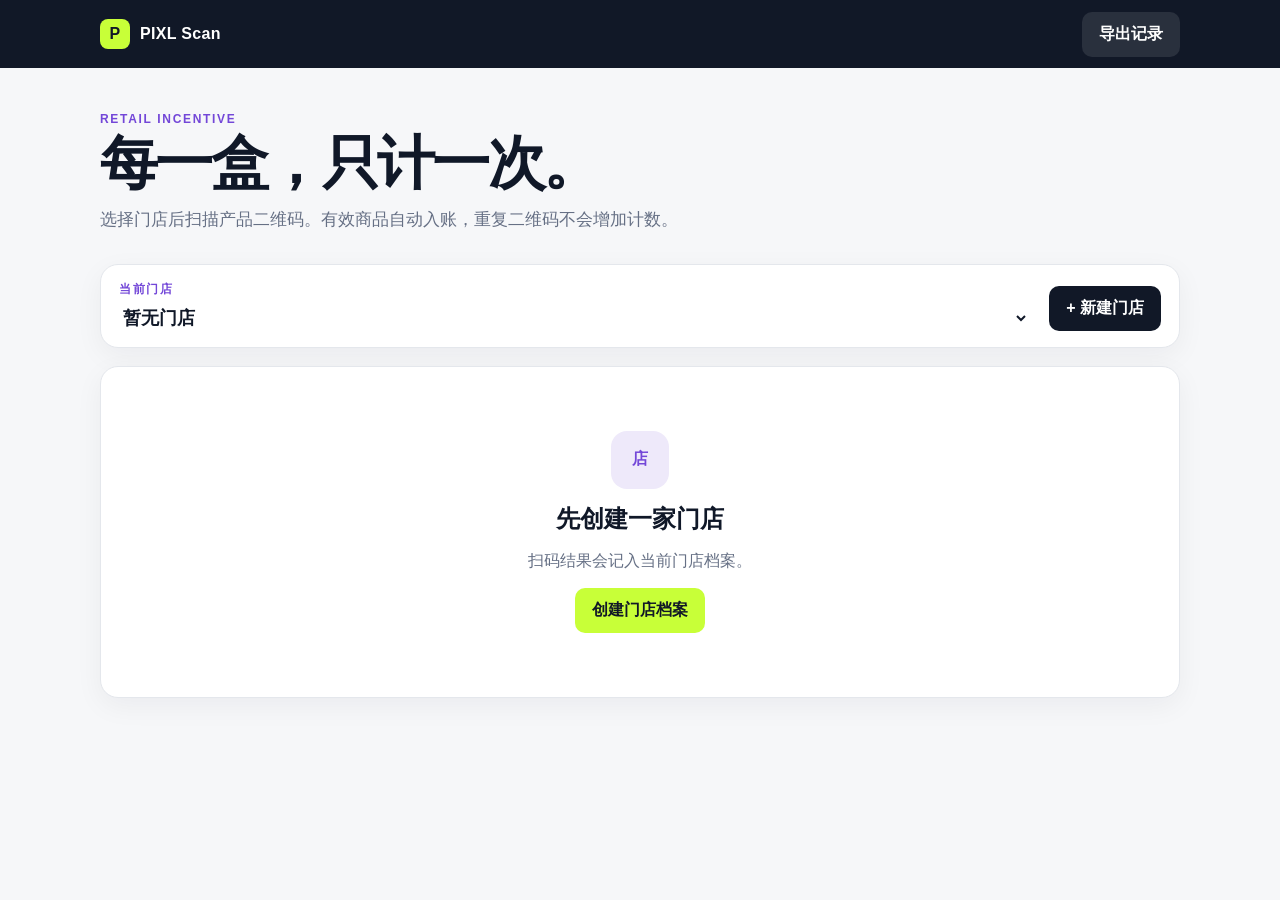
==== index.html @ 3c76e13c "Initial retail QR scanner" ====
<!doctype html>
<html lang="zh-CN">
  <head>
    <meta charset="UTF-8" />
    <meta name="viewport" content="width=device-width, initial-scale=1, viewport-fit=cover" />
    <meta name="theme-color" content="#111827" />
    <title>PIXL 门店扫码</title>
    <link rel="stylesheet" href="./styles.css" />
  </head>
  <body>
    <header class="topbar">
      <div class="brand"><span class="brand-mark">P</span><span>PIXL Scan</span></div>
      <button id="export-button" class="quiet-button" type="button">导出记录</button>
    </header>

    <main class="shell">
      <section class="hero">
        <p class="eyebrow">RETAIL INCENTIVE</p>
        <h1>每一盒，只计一次。</h1>
        <p>选择门店后扫描产品二维码。有效商品自动入账，重复二维码不会增加计数。</p>
      </section>

      <section class="store-panel card">
        <div>
          <span class="label">当前门店</span>
          <select id="store-select" aria-label="选择门店"></select>
        </div>
        <button id="new-store-button" class="secondary-button" type="button">+ 新建门店</button>
      </section>

      <section id="empty-state" class="empty-state card">
        <div class="empty-icon">店</div>
        <h2>先创建一家门店</h2>
        <p>扫码结果会记入当前门店档案。</p>
        <button id="empty-new-store" class="primary-button" type="button">创建门店档案</button>
      </section>

      <div id="workspace" hidden>
        <section class="stats-grid">
          <article class="stat card"><span>有效扫码</span><strong id="total-count">0</strong><small>盒</small></article>
          <article class="stat card"><span>今日新增</span><strong id="today-count">0</strong><small>盒</small></article>
          <article class="stat card"><span>产品种类</span><strong id="product-count">0</strong><small>类</small></article>
        </section>

        <section class="scanner-card card">
          <div class="section-heading">
            <div><span class="label">二维码扫描</span><h2 id="scanner-title">准备扫描</h2></div>
            <span id="camera-status" class="status-pill">相机未启动</span>
          </div>
          <div class="camera-frame">
            <video id="camera" playsinline muted></video>
            <div class="scan-window" aria-hidden="true"><i></i></div>
            <div id="camera-placeholder" class="camera-placeholder">
              <div class="camera-icon"></div><p>点击下方按钮开启后置相机</p>
            </div>
          </div>
          <div id="scan-feedback" class="feedback neutral" role="status">等待扫码</div>
          <button id="camera-button" class="primary-button full" type="button">开启相机扫码</button>
          <details class="manual-entry">
            <summary>无法使用相机？手动输入测试</summary>
            <form id="manual-form">
              <input id="manual-code" autocomplete="off" maxlength="100" placeholder="输入二维码完整内容" />
              <button class="secondary-button" type="submit">验证并计数</button>
            </form>
          </details>
        </section>

        <section class="card records-card">
          <div class="section-heading">
            <div><span class="label">门店档案</span><h2 id="store-name">扫码记录</h2></div>
            <button id="edit-store-button" class="text-button" type="button">编辑资料</button>
          </div>
          <div id="store-meta" class="store-meta"></div>
          <div class="table-wrap">
            <table>
              <thead><tr><th>时间</th><th>产品</th><th>口味</th><th>二维码尾号</th></tr></thead>
              <tbody id="scan-list"></tbody>
            </table>
          </div>
          <p id="no-records" class="no-records">这家门店还没有有效扫码。</p>
        </section>
      </div>
    </main>

    <dialog id="store-dialog">
      <form id="store-form" method="dialog">
        <div class="dialog-heading"><div><span class="label">门店档案</span><h2 id="dialog-title">新建门店</h2></div><button class="close-button" value="cancel" aria-label="关闭">×</button></div>
        <input id="store-id" type="hidden" />
        <label>门店名称 *<input id="store-name-input" required maxlength="80" placeholder="例如：Soho Vape Store" /></label>
        <label>门店编号<input id="store-code-input" maxlength="40" placeholder="例如：UK-001" /></label>
        <label>地址<input id="store-address-input" maxlength="160" placeholder="门店地址" /></label>
        <label>联系人<input id="store-contact-input" maxlength="80" placeholder="姓名或电话" /></label>
        <div class="dialog-actions"><button class="quiet-button" value="cancel" type="button" id="cancel-store">取消</button><button class="primary-button" type="submit">保存档案</button></div>
      </form>
    </dialog>

    <script type="module" src="./app.js"></script>
  </body>
</html>
---- styles.css ----
:root { color-scheme: light; --ink:#101828; --muted:#667085; --line:#e4e7ec; --paper:#fff; --wash:#f6f7f9; --lime:#c8ff38; --purple:#7347d8; --success:#087a52; --danger:#b42318; font-family: Inter, "Segoe UI", "Microsoft YaHei", sans-serif; }
* { box-sizing:border-box; }
body { margin:0; color:var(--ink); background:var(--wash); }
button,input,select { font:inherit; }
button { cursor:pointer; }
.topbar { height:68px; padding:0 max(20px,calc((100vw - 1080px)/2)); display:flex; align-items:center; justify-content:space-between; background:#111827; color:white; }
.brand { display:flex; align-items:center; gap:10px; font-weight:750; letter-spacing:.02em; }
.brand-mark { display:grid; place-items:center; width:30px; height:30px; background:var(--lime); color:#111827; border-radius:8px; font-weight:900; }
.shell { width:min(1080px,calc(100% - 32px)); margin:0 auto; padding:44px 0 72px; }
.hero { max-width:660px; margin-bottom:30px; }
.eyebrow,.label { display:block; margin:0 0 7px; color:var(--purple); font-size:12px; font-weight:800; letter-spacing:.14em; text-transform:uppercase; }
.hero h1 { margin:0 0 12px; font-size:clamp(34px,6vw,58px); line-height:1.05; letter-spacing:-.045em; }
.hero p:last-child { margin:0; color:var(--muted); font-size:17px; line-height:1.65; }
.card { background:var(--paper); border:1px solid var(--line); border-radius:18px; box-shadow:0 8px 28px rgba(16,24,40,.05); }
.store-panel { padding:16px 18px; display:flex; align-items:end; justify-content:space-between; gap:20px; margin-bottom:18px; }
.store-panel>div { flex:1; }
select { width:100%; border:0; padding:2px 30px 2px 0; color:var(--ink); background:transparent; font-weight:750; font-size:18px; outline:none; }
.primary-button,.secondary-button,.quiet-button { border:0; border-radius:10px; padding:12px 17px; font-weight:750; }
.primary-button { color:#111827; background:var(--lime); }
.secondary-button { color:white; background:#111827; }
.quiet-button { color:inherit; background:rgba(255,255,255,.1); }
.full { width:100%; margin-top:12px; padding:15px; }
.empty-state { padding:64px 24px; text-align:center; }
.empty-state h2 { margin:14px 0 6px; }.empty-state p { color:var(--muted); }.empty-icon { margin:auto; display:grid; place-items:center; width:58px; height:58px; border-radius:16px; background:#eee9fa; color:var(--purple); font-weight:800; }
.stats-grid { display:grid; grid-template-columns:repeat(3,1fr); gap:14px; margin-bottom:14px; }
.stat { padding:22px; }.stat span { color:var(--muted); font-size:14px; }.stat strong { display:inline-block; margin:10px 5px 0 0; font-size:36px; letter-spacing:-.04em; }.stat small { color:var(--muted); }
.scanner-card,.records-card { padding:24px; margin-bottom:14px; }
.section-heading { display:flex; justify-content:space-between; align-items:center; gap:14px; margin-bottom:18px; }
.section-heading h2 { margin:0; font-size:22px; }.status-pill { padding:7px 10px; border-radius:999px; color:var(--muted); background:#f2f4f7; font-size:12px; font-weight:750; }.status-pill.live { background:#e7f8ef; color:var(--success); }
.camera-frame { position:relative; overflow:hidden; aspect-ratio:16/9; min-height:260px; border-radius:14px; background:#111827; }
#camera { width:100%; height:100%; object-fit:cover; }
.camera-placeholder { position:absolute; inset:0; display:grid; place-content:center; justify-items:center; color:#d0d5dd; text-align:center; }.camera-placeholder[hidden] { display:none; }.camera-icon { width:54px; height:40px; border:3px solid #98a2b3; border-radius:10px; position:relative; }.camera-icon:before { content:""; position:absolute; width:16px; height:16px; border:3px solid #98a2b3; border-radius:50%; left:16px; top:9px; }.camera-icon:after { content:""; position:absolute; width:20px; height:7px; background:#98a2b3; border-radius:5px 5px 0 0; left:14px; top:-9px; }
.scan-window { pointer-events:none; position:absolute; width:min(58%,280px); aspect-ratio:1; top:50%; left:50%; transform:translate(-50%,-50%); border:2px solid rgba(255,255,255,.28); border-radius:18px; }.scan-window:before,.scan-window:after,.scan-window i:before,.scan-window i:after { content:""; position:absolute; width:32px; height:32px; border-color:var(--lime); border-style:solid; }.scan-window:before { top:-2px; left:-2px; border-width:4px 0 0 4px; border-radius:16px 0 0; }.scan-window:after { top:-2px; right:-2px; border-width:4px 4px 0 0; border-radius:0 16px 0 0; }.scan-window i:before { bottom:-2px; left:-2px; border-width:0 0 4px 4px; border-radius:0 0 0 16px; }.scan-window i:after { bottom:-2px; right:-2px; border-width:0 4px 4px 0; border-radius:0 0 16px; }
.feedback { display:flex; justify-content:space-between; gap:10px; margin-top:12px; padding:13px 15px; border-radius:10px; font-size:14px; }.feedback span { color:inherit; opacity:.8; text-align:right; }.feedback.neutral { background:#f2f4f7; color:var(--muted); }.feedback.success { background:#e7f8ef; color:var(--success); }.feedback.error { background:#feeceb; color:var(--danger); }.feedback.duplicate { background:#fff4dc; color:#92400e; }
.manual-entry { margin-top:13px; color:var(--muted); font-size:13px; }.manual-entry summary { cursor:pointer; }.manual-entry form { display:flex; gap:8px; margin-top:10px; }.manual-entry input { flex:1; min-width:0; border:1px solid var(--line); border-radius:10px; padding:12px; }
.text-button,.close-button { border:0; color:var(--purple); background:transparent; font-weight:700; }.store-meta { margin:-8px 0 18px; color:var(--muted); font-size:14px; }
.table-wrap { overflow-x:auto; } table { width:100%; border-collapse:collapse; font-size:14px; } th { color:var(--muted); font-size:12px; text-align:left; font-weight:650; } th,td { padding:13px 10px; border-bottom:1px solid #f0f1f3; white-space:nowrap; } td strong,td small { display:block; } td small { margin-top:3px; color:var(--muted); }.no-records { padding:28px; color:var(--muted); text-align:center; }
dialog { width:min(520px,calc(100% - 28px)); padding:0; border:0; border-radius:18px; box-shadow:0 24px 70px rgba(16,24,40,.25); } dialog::backdrop { background:rgba(16,24,40,.6); backdrop-filter:blur(3px); } dialog form { padding:26px; }.dialog-heading { display:flex; justify-content:space-between; align-items:flex-start; margin-bottom:20px; }.dialog-heading h2 { margin:0; }.close-button { color:var(--muted); font-size:28px; line-height:1; } dialog label { display:block; margin:13px 0; color:#344054; font-size:13px; font-weight:650; } dialog input { width:100%; margin-top:6px; padding:12px 13px; border:1px solid #d0d5dd; border-radius:9px; outline:none; } dialog input:focus { border-color:var(--purple); box-shadow:0 0 0 3px #eee9fa; }.dialog-actions { display:flex; justify-content:flex-end; gap:10px; margin-top:22px; }.dialog-actions .quiet-button { color:var(--muted); background:#f2f4f7; }.fatal { padding:80px 24px; text-align:center; }
@media (max-width:680px) { .shell { width:min(100% - 22px,1080px); padding-top:28px; }.topbar { padding:0 14px; }.stats-grid { grid-template-columns:1fr 1fr 1fr; gap:8px; }.stat { padding:15px 12px; }.stat strong { font-size:27px; }.stat span { font-size:12px; }.scanner-card,.records-card { padding:16px; }.camera-frame { min-height:300px; aspect-ratio:3/4; }.store-panel { align-items:center; }.store-panel .secondary-button { padding:10px 12px; white-space:nowrap; }.feedback { flex-direction:column; }.feedback span { text-align:left; }.manual-entry form { flex-direction:column; } }
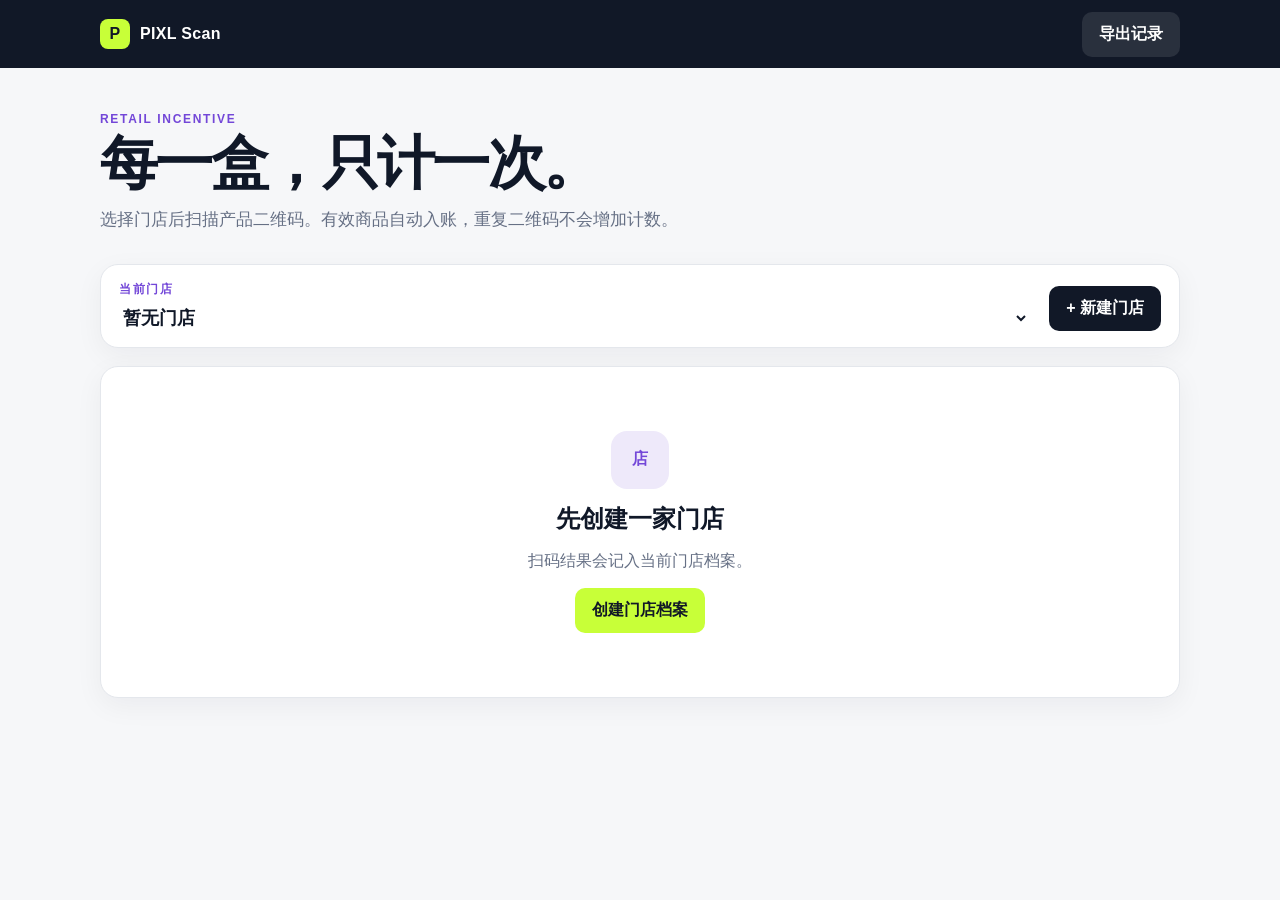
==== commit c6f618fe: "Add cross-browser mobile QR scanning" ====
--- a/index.html
+++ b/index.html
@@ -48,14 +48,18 @@
             <span id="camera-status" class="status-pill">相机未启动</span>
           </div>
           <div class="camera-frame">
-            <video id="camera" playsinline muted></video>
+            <div id="reader" aria-label="二维码相机画面"></div>
             <div class="scan-window" aria-hidden="true"><i></i></div>
             <div id="camera-placeholder" class="camera-placeholder">
               <div class="camera-icon"></div><p>点击下方按钮开启后置相机</p>
             </div>
           </div>
           <div id="scan-feedback" class="feedback neutral" role="status">等待扫码</div>
-          <button id="camera-button" class="primary-button full" type="button">开启相机扫码</button>
+          <div class="scanner-actions">
+            <button id="camera-button" class="primary-button" type="button">开启相机扫码</button>
+            <button id="capture-button" class="secondary-button" type="button">拍照识别</button>
+            <input id="image-input" type="file" accept="image/*" capture="environment" hidden />
+          </div>
           <details class="manual-entry">
             <summary>无法使用相机？手动输入测试</summary>
             <form id="manual-form">
@@ -94,6 +98,7 @@
       </form>
     </dialog>
 
+    <script src="./vendor/html5-qrcode.min.js"></script>
     <script type="module" src="./app.js"></script>
   </body>
 </html>
--- a/styles.css
+++ b/styles.css
@@ -28,10 +28,13 @@
 .section-heading { display:flex; justify-content:space-between; align-items:center; gap:14px; margin-bottom:18px; }
 .section-heading h2 { margin:0; font-size:22px; }.status-pill { padding:7px 10px; border-radius:999px; color:var(--muted); background:#f2f4f7; font-size:12px; font-weight:750; }.status-pill.live { background:#e7f8ef; color:var(--success); }
 .camera-frame { position:relative; overflow:hidden; aspect-ratio:16/9; min-height:260px; border-radius:14px; background:#111827; }
-#camera { width:100%; height:100%; object-fit:cover; }
+#reader { width:100%; height:100%; color:white; }
+#reader > div { width:100%; height:100%; }
+#reader video,#reader img { width:100%!important; height:100%!important; object-fit:cover; }
 .camera-placeholder { position:absolute; inset:0; display:grid; place-content:center; justify-items:center; color:#d0d5dd; text-align:center; }.camera-placeholder[hidden] { display:none; }.camera-icon { width:54px; height:40px; border:3px solid #98a2b3; border-radius:10px; position:relative; }.camera-icon:before { content:""; position:absolute; width:16px; height:16px; border:3px solid #98a2b3; border-radius:50%; left:16px; top:9px; }.camera-icon:after { content:""; position:absolute; width:20px; height:7px; background:#98a2b3; border-radius:5px 5px 0 0; left:14px; top:-9px; }
 .scan-window { pointer-events:none; position:absolute; width:min(58%,280px); aspect-ratio:1; top:50%; left:50%; transform:translate(-50%,-50%); border:2px solid rgba(255,255,255,.28); border-radius:18px; }.scan-window:before,.scan-window:after,.scan-window i:before,.scan-window i:after { content:""; position:absolute; width:32px; height:32px; border-color:var(--lime); border-style:solid; }.scan-window:before { top:-2px; left:-2px; border-width:4px 0 0 4px; border-radius:16px 0 0; }.scan-window:after { top:-2px; right:-2px; border-width:4px 4px 0 0; border-radius:0 16px 0 0; }.scan-window i:before { bottom:-2px; left:-2px; border-width:0 0 4px 4px; border-radius:0 0 0 16px; }.scan-window i:after { bottom:-2px; right:-2px; border-width:0 4px 4px 0; border-radius:0 0 16px; }
 .feedback { display:flex; justify-content:space-between; gap:10px; margin-top:12px; padding:13px 15px; border-radius:10px; font-size:14px; }.feedback span { color:inherit; opacity:.8; text-align:right; }.feedback.neutral { background:#f2f4f7; color:var(--muted); }.feedback.success { background:#e7f8ef; color:var(--success); }.feedback.error { background:#feeceb; color:var(--danger); }.feedback.duplicate { background:#fff4dc; color:#92400e; }
+.scanner-actions { display:grid; grid-template-columns:1fr 1fr; gap:10px; margin-top:12px; }.scanner-actions button { padding:15px; }
 .manual-entry { margin-top:13px; color:var(--muted); font-size:13px; }.manual-entry summary { cursor:pointer; }.manual-entry form { display:flex; gap:8px; margin-top:10px; }.manual-entry input { flex:1; min-width:0; border:1px solid var(--line); border-radius:10px; padding:12px; }
 .text-button,.close-button { border:0; color:var(--purple); background:transparent; font-weight:700; }.store-meta { margin:-8px 0 18px; color:var(--muted); font-size:14px; }
 .table-wrap { overflow-x:auto; } table { width:100%; border-collapse:collapse; font-size:14px; } th { color:var(--muted); font-size:12px; text-align:left; font-weight:650; } th,td { padding:13px 10px; border-bottom:1px solid #f0f1f3; white-space:nowrap; } td strong,td small { display:block; } td small { margin-top:3px; color:var(--muted); }.no-records { padding:28px; color:var(--muted); text-align:center; }
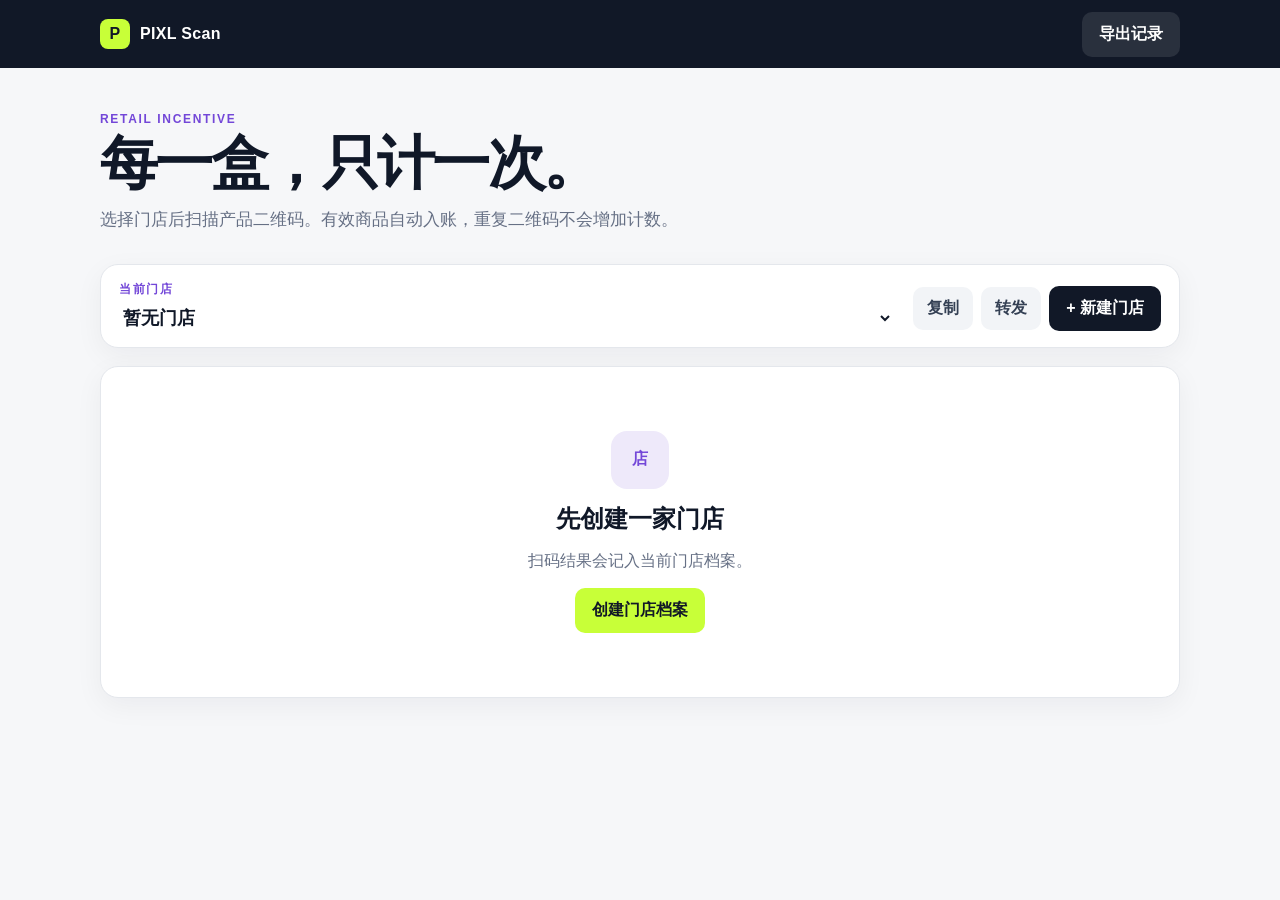
==== commit a86d5f6f: "Add store report copy and share actions" ====
--- a/index.html
+++ b/index.html
@@ -21,11 +21,15 @@
       </section>
 
       <section class="store-panel card">
-        <div>
+        <div class="store-selector">
           <span class="label">当前门店</span>
           <select id="store-select" aria-label="选择门店"></select>
         </div>
-        <button id="new-store-button" class="secondary-button" type="button">+ 新建门店</button>
+        <div class="store-actions">
+          <button id="copy-store-button" class="action-button" type="button">复制</button>
+          <button id="share-store-button" class="action-button" type="button">转发</button>
+          <button id="new-store-button" class="secondary-button" type="button">+ 新建门店</button>
+        </div>
       </section>
 
       <section id="empty-state" class="empty-state card">
--- a/styles.css
+++ b/styles.css
@@ -13,7 +13,9 @@
 .hero p:last-child { margin:0; color:var(--muted); font-size:17px; line-height:1.65; }
 .card { background:var(--paper); border:1px solid var(--line); border-radius:18px; box-shadow:0 8px 28px rgba(16,24,40,.05); }
 .store-panel { padding:16px 18px; display:flex; align-items:end; justify-content:space-between; gap:20px; margin-bottom:18px; }
-.store-panel>div { flex:1; }
+.store-panel>.store-selector { flex:1; }
+.store-actions { display:flex; align-items:center; gap:8px; }
+.action-button { border:0; border-radius:10px; padding:11px 14px; color:#344054; background:#f2f4f7; font-weight:750; }.action-button.done { color:var(--success); background:#e7f8ef; }
 select { width:100%; border:0; padding:2px 30px 2px 0; color:var(--ink); background:transparent; font-weight:750; font-size:18px; outline:none; }
 .primary-button,.secondary-button,.quiet-button { border:0; border-radius:10px; padding:12px 17px; font-weight:750; }
 .primary-button { color:#111827; background:var(--lime); }
@@ -39,4 +41,4 @@
 .text-button,.close-button { border:0; color:var(--purple); background:transparent; font-weight:700; }.store-meta { margin:-8px 0 18px; color:var(--muted); font-size:14px; }
 .table-wrap { overflow-x:auto; } table { width:100%; border-collapse:collapse; font-size:14px; } th { color:var(--muted); font-size:12px; text-align:left; font-weight:650; } th,td { padding:13px 10px; border-bottom:1px solid #f0f1f3; white-space:nowrap; } td strong,td small { display:block; } td small { margin-top:3px; color:var(--muted); }.no-records { padding:28px; color:var(--muted); text-align:center; }
 dialog { width:min(520px,calc(100% - 28px)); padding:0; border:0; border-radius:18px; box-shadow:0 24px 70px rgba(16,24,40,.25); } dialog::backdrop { background:rgba(16,24,40,.6); backdrop-filter:blur(3px); } dialog form { padding:26px; }.dialog-heading { display:flex; justify-content:space-between; align-items:flex-start; margin-bottom:20px; }.dialog-heading h2 { margin:0; }.close-button { color:var(--muted); font-size:28px; line-height:1; } dialog label { display:block; margin:13px 0; color:#344054; font-size:13px; font-weight:650; } dialog input { width:100%; margin-top:6px; padding:12px 13px; border:1px solid #d0d5dd; border-radius:9px; outline:none; } dialog input:focus { border-color:var(--purple); box-shadow:0 0 0 3px #eee9fa; }.dialog-actions { display:flex; justify-content:flex-end; gap:10px; margin-top:22px; }.dialog-actions .quiet-button { color:var(--muted); background:#f2f4f7; }.fatal { padding:80px 24px; text-align:center; }
-@media (max-width:680px) { .shell { width:min(100% - 22px,1080px); padding-top:28px; }.topbar { padding:0 14px; }.stats-grid { grid-template-columns:1fr 1fr 1fr; gap:8px; }.stat { padding:15px 12px; }.stat strong { font-size:27px; }.stat span { font-size:12px; }.scanner-card,.records-card { padding:16px; }.camera-frame { min-height:300px; aspect-ratio:3/4; }.store-panel { align-items:center; }.store-panel .secondary-button { padding:10px 12px; white-space:nowrap; }.feedback { flex-direction:column; }.feedback span { text-align:left; }.manual-entry form { flex-direction:column; } }
+@media (max-width:680px) { .shell { width:min(100% - 22px,1080px); padding-top:28px; }.topbar { padding:0 14px; }.stats-grid { grid-template-columns:1fr 1fr 1fr; gap:8px; }.stat { padding:15px 12px; }.stat strong { font-size:27px; }.stat span { font-size:12px; }.scanner-card,.records-card { padding:16px; }.camera-frame { min-height:300px; aspect-ratio:3/4; }.store-panel { align-items:center; }.store-panel .secondary-button { padding:10px 12px; white-space:nowrap; }.store-panel { flex-wrap:wrap; }.store-actions { width:100%; }.store-actions #new-store-button { margin-left:auto; }.feedback { flex-direction:column; }.feedback span { text-align:left; }.manual-entry form { flex-direction:column; } }
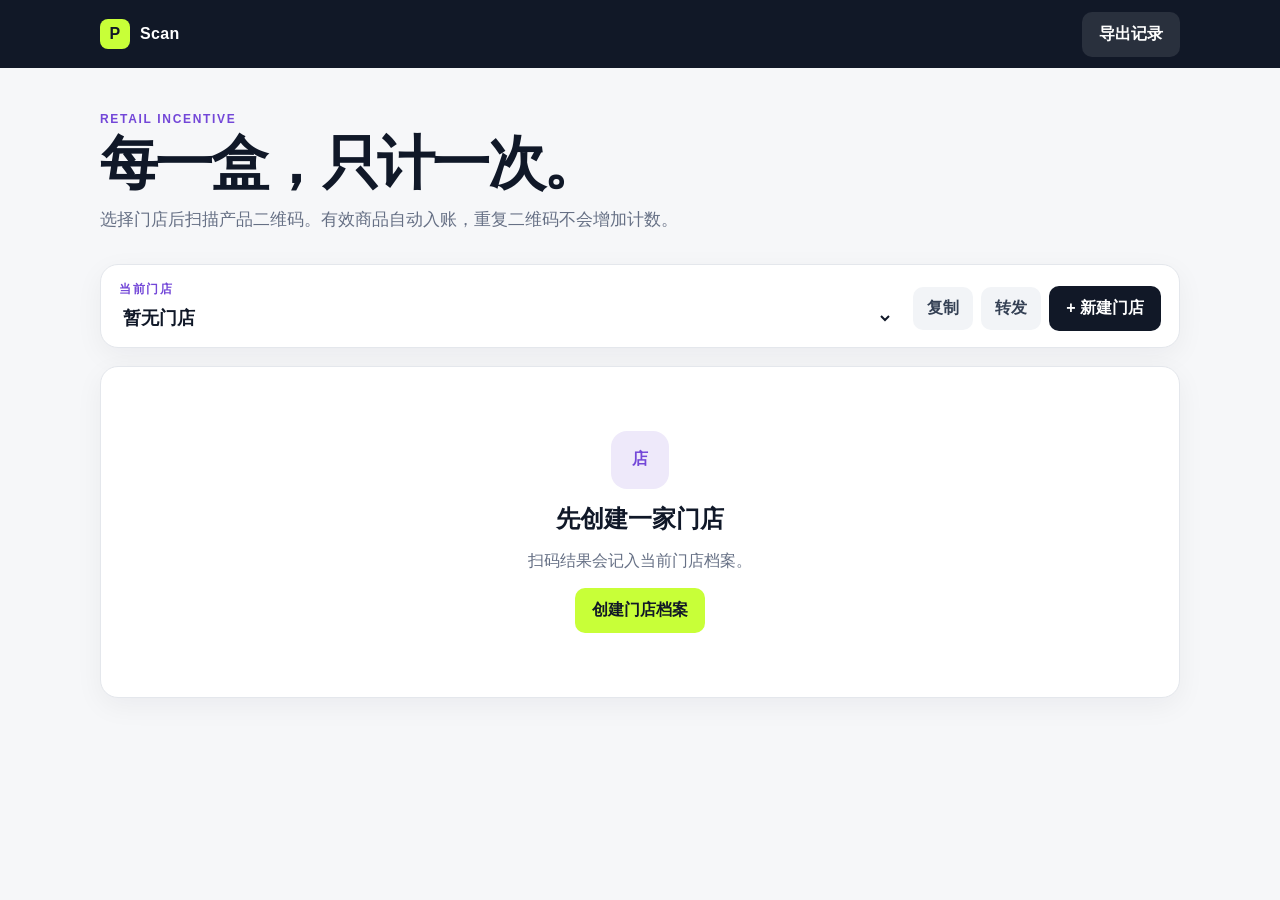
==== commit 6469b71c: "Remove branding from public interface" ====
--- a/index.html
+++ b/index.html
@@ -4,12 +4,12 @@
     <meta charset="UTF-8" />
     <meta name="viewport" content="width=device-width, initial-scale=1, viewport-fit=cover" />
     <meta name="theme-color" content="#111827" />
-    <title>PIXL 门店扫码</title>
+    <title>门店扫码</title>
     <link rel="stylesheet" href="./styles.css" />
   </head>
   <body>
     <header class="topbar">
-      <div class="brand"><span class="brand-mark">P</span><span>PIXL Scan</span></div>
+      <div class="brand"><span class="brand-mark">P</span><span>Scan</span></div>
       <button id="export-button" class="quiet-button" type="button">导出记录</button>
     </header>
 
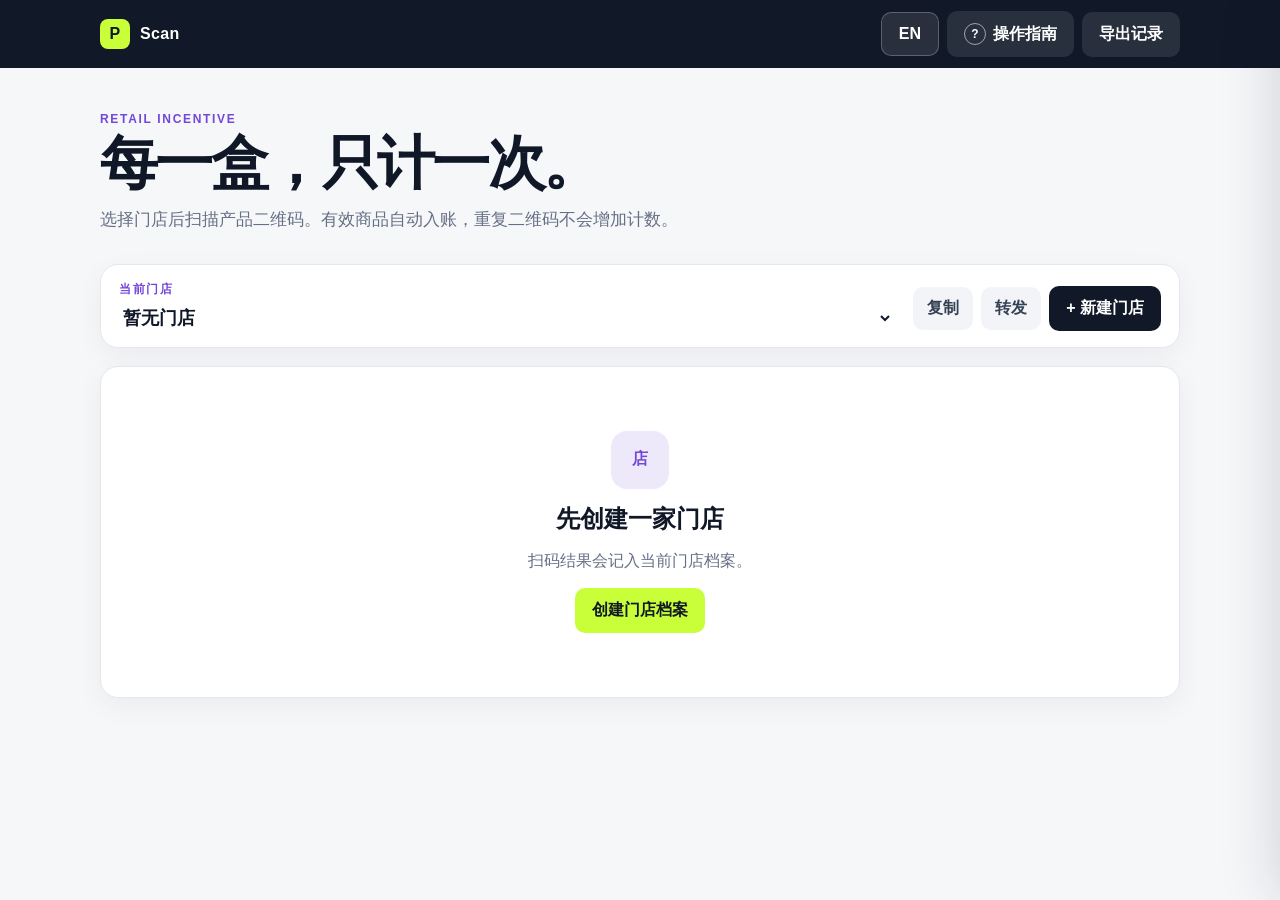
==== commit 7dc7be34: "add store rebates and localization" ====
--- a/index.html
+++ b/index.html
@@ -10,7 +10,11 @@
   <body>
     <header class="topbar">
       <div class="brand"><span class="brand-mark">P</span><span>Scan</span></div>
-      <button id="export-button" class="quiet-button" type="button">导出记录</button>
+      <div class="topbar-actions">
+        <button id="language-button" class="quiet-button language-button" type="button" aria-label="Switch to English">EN</button>
+        <button id="guide-button" class="quiet-button guide-trigger" type="button" aria-controls="guide-sidebar" aria-expanded="false">操作指南</button>
+        <button id="export-button" class="quiet-button" type="button">导出记录</button>
+      </div>
     </header>
 
     <main class="shell">
@@ -44,6 +48,21 @@
           <article class="stat card"><span>有效扫码</span><strong id="total-count">0</strong><small>盒</small></article>
           <article class="stat card"><span>今日新增</span><strong id="today-count">0</strong><small>盒</small></article>
           <article class="stat card"><span>产品种类</span><strong id="product-count">0</strong><small>类</small></article>
+        </section>
+
+        <section class="batch-card card">
+          <div class="section-heading">
+            <div><span class="label">积分与返利</span><h2>当前批次</h2></div>
+            <span id="batch-status" class="status-pill">等待扫码</span>
+          </div>
+          <div class="batch-grid">
+            <div><span>本批积分</span><strong id="batch-points">0</strong><small>分（每盒 1 分）</small></div>
+            <div><span>8000 KIT</span><strong id="batch-kit-count">0</strong><small>盒 × £22</small></div>
+            <div><span>8000 POD</span><strong id="batch-pod-count">0</strong><small>盒 × £15.50</small></div>
+            <div class="rebate-total"><span>20% 返利</span><strong id="batch-rebate">£0.00</strong><small id="batch-sales">计价销售额 £0.00</small></div>
+          </div>
+          <button id="submit-batch-button" class="primary-button full" type="button" disabled>提交本批并计算返利</button>
+          <p id="last-batch-summary" class="batch-summary" hidden></p>
         </section>
 
         <section class="scanner-card card">
@@ -95,12 +114,49 @@
         <div class="dialog-heading"><div><span class="label">门店档案</span><h2 id="dialog-title">新建门店</h2></div><button class="close-button" value="cancel" aria-label="关闭">×</button></div>
         <input id="store-id" type="hidden" />
         <label>门店名称 *<input id="store-name-input" required maxlength="80" placeholder="例如：Soho Vape Store" /></label>
-        <label>门店编号<input id="store-code-input" maxlength="40" placeholder="例如：UK-001" /></label>
-        <label>地址<input id="store-address-input" maxlength="160" placeholder="门店地址" /></label>
-        <label>联系人<input id="store-contact-input" maxlength="80" placeholder="姓名或电话" /></label>
+        <label>邮编（选填）<input id="store-postcode-input" maxlength="8" autocomplete="postal-code" placeholder="例如：SW1A 1AA" aria-describedby="postcode-error" /></label>
+        <p id="postcode-error" class="field-error" role="alert" hidden>请输入有效的英国邮编，例如 SW1A 1AA。</p>
+        <label>决策人名称（选填）<input id="store-decision-maker-input" maxlength="80" placeholder="姓名" /></label>
+        <label>联系方式（选填）<input id="store-contact-input" maxlength="100" autocomplete="tel" placeholder="电话、WhatsApp 或邮箱" /></label>
         <div class="dialog-actions"><button class="quiet-button" value="cancel" type="button" id="cancel-store">取消</button><button class="primary-button" type="submit">保存档案</button></div>
       </form>
     </dialog>
+
+    <dialog id="store-confirm-dialog">
+      <form method="dialog">
+        <div class="dialog-heading"><div><span class="label">开始扫码前确认</span><h2>店铺信息是否正确？</h2></div></div>
+        <div class="confirm-store-card"><strong id="confirm-store-name"></strong><span id="confirm-store-postcode"></span></div>
+        <p class="confirm-hint">本次扫码将计入以上店铺。</p>
+        <div class="dialog-actions"><button class="quiet-button" value="cancel">取消</button><button class="primary-button" value="confirm">确认并开始扫码</button></div>
+      </form>
+    </dialog>
+
+    <div id="guide-overlay" class="guide-overlay" aria-hidden="true"></div>
+    <aside id="guide-sidebar" class="guide-sidebar" aria-hidden="true" aria-labelledby="guide-title">
+      <div class="guide-header">
+        <div><span class="label">快速上手</span><h2 id="guide-title">操作指南</h2></div>
+        <button id="guide-close" class="guide-close" type="button" aria-label="关闭操作指南">×</button>
+      </div>
+      <div class="guide-content">
+        <p class="guide-intro">按照以下步骤完成建店、扫码和结果分享。所有扫码数据只保存在当前手机浏览器。</p>
+        <ol class="guide-steps">
+          <li><span class="step-number">1</span><div><strong>创建店铺</strong><p>填写店铺名称、英国邮编、决策人名称和联系方式；邮编会自动校验和格式化。</p></div></li>
+          <li><span class="step-number">2</span><div><strong>选择当前门店</strong><p>扫码前确认顶部显示的是正确门店，所有有效扫码会记入该门店。</p></div></li>
+          <li><span class="step-number">3</span><div><strong>允许相机并确认店铺</strong><p>允许相机权限后，核对弹窗中的店铺名称和邮编，点击确认后才会开始扫码。</p></div></li>
+          <li><span class="step-number">4</span><div><strong>对准二维码</strong><p>让完整二维码位于扫描框内并保持稳定。无法实时扫描时，点击“拍照识别”。</p></div></li>
+          <li><span class="step-number">5</span><div><strong>查看识别结果</strong><div class="result-guide"><span class="result-success">计数成功</span><span>有效商品 +1</span><span class="result-duplicate">重复扫码</span><span>不会重复计数</span><span class="result-error">无效二维码</span><span>编码不符合规则</span></div></div></li>
+          <li><span class="step-number">6</span><div><strong>提交批次</strong><p>每个有效盒码积 1 分。提交后系统按 8000 KIT £22、8000 POD £15.50 自动计算销售额及 20% 返利。</p></div></li>
+        </ol>
+        <section class="guide-note">
+          <h3>相机无法开启？</h3>
+          <p>请确认通过 HTTPS 网站打开，并在手机的浏览器网站设置中允许相机。关闭其他正在使用相机的应用后重试。</p>
+        </section>
+        <section class="guide-note">
+          <h3>数据保存在哪里？</h3>
+          <p>门店和扫码记录保存在当前浏览器。清除浏览器数据或更换手机后不会自动同步，请定期导出记录。</p>
+        </section>
+      </div>
+    </aside>
 
     <script src="./vendor/html5-qrcode.min.js"></script>
     <script type="module" src="./app.js"></script>
--- a/styles.css
+++ b/styles.css
@@ -27,6 +27,16 @@
 .stats-grid { display:grid; grid-template-columns:repeat(3,1fr); gap:14px; margin-bottom:14px; }
 .stat { padding:22px; }.stat span { color:var(--muted); font-size:14px; }.stat strong { display:inline-block; margin:10px 5px 0 0; font-size:36px; letter-spacing:-.04em; }.stat small { color:var(--muted); }
 .scanner-card,.records-card { padding:24px; margin-bottom:14px; }
+.batch-card { padding:24px; margin-bottom:14px; }
+.batch-grid { display:grid; grid-template-columns:repeat(4,1fr); gap:10px; }
+.batch-grid>div { padding:16px; border-radius:12px; background:#f8f9fb; border:1px solid #eaecf0; }
+.batch-grid span,.batch-grid small { display:block; color:var(--muted); font-size:12px; }
+.batch-grid strong { display:block; margin:7px 0 4px; font-size:25px; }
+.batch-grid .rebate-total { color:white; background:#111827; border-color:#111827; }
+.batch-grid .rebate-total span,.batch-grid .rebate-total small { color:#d0d5dd; }
+.batch-grid .rebate-total strong { color:var(--lime); }
+.batch-summary { margin:12px 0 0; padding:12px 14px; border-radius:10px; color:var(--success); background:#e7f8ef; font-size:13px; }
+button:disabled { cursor:not-allowed; opacity:.48; }
 .section-heading { display:flex; justify-content:space-between; align-items:center; gap:14px; margin-bottom:18px; }
 .section-heading h2 { margin:0; font-size:22px; }.status-pill { padding:7px 10px; border-radius:999px; color:var(--muted); background:#f2f4f7; font-size:12px; font-weight:750; }.status-pill.live { background:#e7f8ef; color:var(--success); }
 .camera-frame { position:relative; overflow:hidden; aspect-ratio:16/9; min-height:260px; border-radius:14px; background:#111827; }
@@ -41,4 +51,35 @@
 .text-button,.close-button { border:0; color:var(--purple); background:transparent; font-weight:700; }.store-meta { margin:-8px 0 18px; color:var(--muted); font-size:14px; }
 .table-wrap { overflow-x:auto; } table { width:100%; border-collapse:collapse; font-size:14px; } th { color:var(--muted); font-size:12px; text-align:left; font-weight:650; } th,td { padding:13px 10px; border-bottom:1px solid #f0f1f3; white-space:nowrap; } td strong,td small { display:block; } td small { margin-top:3px; color:var(--muted); }.no-records { padding:28px; color:var(--muted); text-align:center; }
 dialog { width:min(520px,calc(100% - 28px)); padding:0; border:0; border-radius:18px; box-shadow:0 24px 70px rgba(16,24,40,.25); } dialog::backdrop { background:rgba(16,24,40,.6); backdrop-filter:blur(3px); } dialog form { padding:26px; }.dialog-heading { display:flex; justify-content:space-between; align-items:flex-start; margin-bottom:20px; }.dialog-heading h2 { margin:0; }.close-button { color:var(--muted); font-size:28px; line-height:1; } dialog label { display:block; margin:13px 0; color:#344054; font-size:13px; font-weight:650; } dialog input { width:100%; margin-top:6px; padding:12px 13px; border:1px solid #d0d5dd; border-radius:9px; outline:none; } dialog input:focus { border-color:var(--purple); box-shadow:0 0 0 3px #eee9fa; }.dialog-actions { display:flex; justify-content:flex-end; gap:10px; margin-top:22px; }.dialog-actions .quiet-button { color:var(--muted); background:#f2f4f7; }.fatal { padding:80px 24px; text-align:center; }
-@media (max-width:680px) { .shell { width:min(100% - 22px,1080px); padding-top:28px; }.topbar { padding:0 14px; }.stats-grid { grid-template-columns:1fr 1fr 1fr; gap:8px; }.stat { padding:15px 12px; }.stat strong { font-size:27px; }.stat span { font-size:12px; }.scanner-card,.records-card { padding:16px; }.camera-frame { min-height:300px; aspect-ratio:3/4; }.store-panel { align-items:center; }.store-panel .secondary-button { padding:10px 12px; white-space:nowrap; }.store-panel { flex-wrap:wrap; }.store-actions { width:100%; }.store-actions #new-store-button { margin-left:auto; }.feedback { flex-direction:column; }.feedback span { text-align:left; }.manual-entry form { flex-direction:column; } }
+.field-error { margin:-7px 0 10px; color:var(--danger); font-size:12px; }
+.confirm-store-card { display:flex; align-items:center; justify-content:space-between; gap:12px; padding:18px; border:1px solid #d9d0f2; border-radius:12px; background:#f7f4fc; }
+.confirm-store-card strong { font-size:18px; }.confirm-store-card span { color:var(--purple); font-weight:850; letter-spacing:.08em; }
+.confirm-hint { color:var(--muted); font-size:13px; }
+@media (max-width:680px) { .shell { width:min(100% - 22px,1080px); padding-top:28px; }.topbar { padding:0 14px; }.stats-grid { grid-template-columns:1fr 1fr 1fr; gap:8px; }.stat { padding:15px 12px; }.stat strong { font-size:27px; }.stat span { font-size:12px; }.scanner-card,.records-card,.batch-card { padding:16px; }.batch-grid { grid-template-columns:1fr 1fr; }.camera-frame { min-height:300px; aspect-ratio:3/4; }.store-panel { align-items:center; }.store-panel .secondary-button { padding:10px 12px; white-space:nowrap; }.store-panel { flex-wrap:wrap; }.store-actions { width:100%; }.store-actions #new-store-button { margin-left:auto; }.feedback { flex-direction:column; }.feedback span { text-align:left; }.manual-entry form { flex-direction:column; } }
+
+.topbar-actions { display:flex; align-items:center; gap:8px; }
+.language-button { min-width:44px; border:1px solid rgba(255,255,255,.24); }
+.guide-trigger { display:flex; align-items:center; gap:7px; }
+.guide-trigger:before { content:"?"; display:grid; place-items:center; width:20px; height:20px; border:1px solid rgba(255,255,255,.55); border-radius:50%; font-size:12px; font-weight:850; }
+.guide-overlay { position:fixed; inset:0; z-index:90; background:rgba(16,24,40,.55); opacity:0; pointer-events:none; transition:opacity .24s ease; backdrop-filter:blur(2px); }
+.guide-overlay.is-open { opacity:1; pointer-events:auto; }
+.guide-sidebar { position:fixed; z-index:100; top:0; right:0; width:min(440px,92vw); height:100dvh; display:flex; flex-direction:column; background:#fff; box-shadow:-18px 0 60px rgba(16,24,40,.2); transform:translateX(105%); transition:transform .28s ease; }
+.guide-sidebar.is-open { transform:translateX(0); }
+.guide-header { flex:0 0 auto; display:flex; align-items:flex-start; justify-content:space-between; padding:24px 22px 18px; border-bottom:1px solid var(--line); }
+.guide-header h2 { margin:0; font-size:25px; letter-spacing:-.025em; }
+.guide-close { width:38px; height:38px; display:grid; place-items:center; border:0; border-radius:10px; background:#f2f4f7; color:#475467; font-size:27px; line-height:1; }
+.guide-content { overflow-y:auto; padding:20px 22px calc(30px + env(safe-area-inset-bottom)); }
+.guide-intro { margin:0 0 22px; color:var(--muted); line-height:1.65; }
+.guide-steps { list-style:none; margin:0; padding:0; }
+.guide-steps li { display:grid; grid-template-columns:34px 1fr; gap:12px; padding:0 0 22px; position:relative; }
+.guide-steps li:not(:last-child):before { content:""; position:absolute; left:16px; top:34px; bottom:0; width:2px; background:#eaecf0; }
+.step-number { position:relative; z-index:1; width:34px; height:34px; display:grid; place-items:center; border-radius:10px; background:#eee9fa; color:var(--purple); font-size:14px; font-weight:850; }
+.guide-steps strong { display:block; margin:5px 0 6px; font-size:15px; }
+.guide-steps p { margin:0; color:var(--muted); font-size:14px; line-height:1.6; }
+.result-guide { display:grid; grid-template-columns:auto 1fr; align-items:center; gap:7px 9px; margin-top:10px; color:var(--muted); font-size:12px; }
+.result-guide span:nth-child(odd) { padding:5px 8px; border-radius:7px; font-weight:750; text-align:center; }
+.result-success { color:var(--success); background:#e7f8ef; }.result-duplicate { color:#92400e; background:#fff4dc; }.result-error { color:var(--danger); background:#feeceb; }
+.guide-note { margin-top:12px; padding:15px 16px; border-radius:12px; background:#f8f9fb; border:1px solid #eaecf0; }
+.guide-note h3 { margin:0 0 6px; font-size:14px; }.guide-note p { margin:0; color:var(--muted); font-size:13px; line-height:1.55; }
+body.guide-open { overflow:hidden; }
+@media (max-width:680px) { .topbar-actions { gap:6px; }.topbar-actions .quiet-button { padding:10px 11px; font-size:13px; }.guide-trigger:before { display:none; }.guide-sidebar { width:min(94vw,420px); }.guide-header { padding-top:calc(20px + env(safe-area-inset-top)); } }
